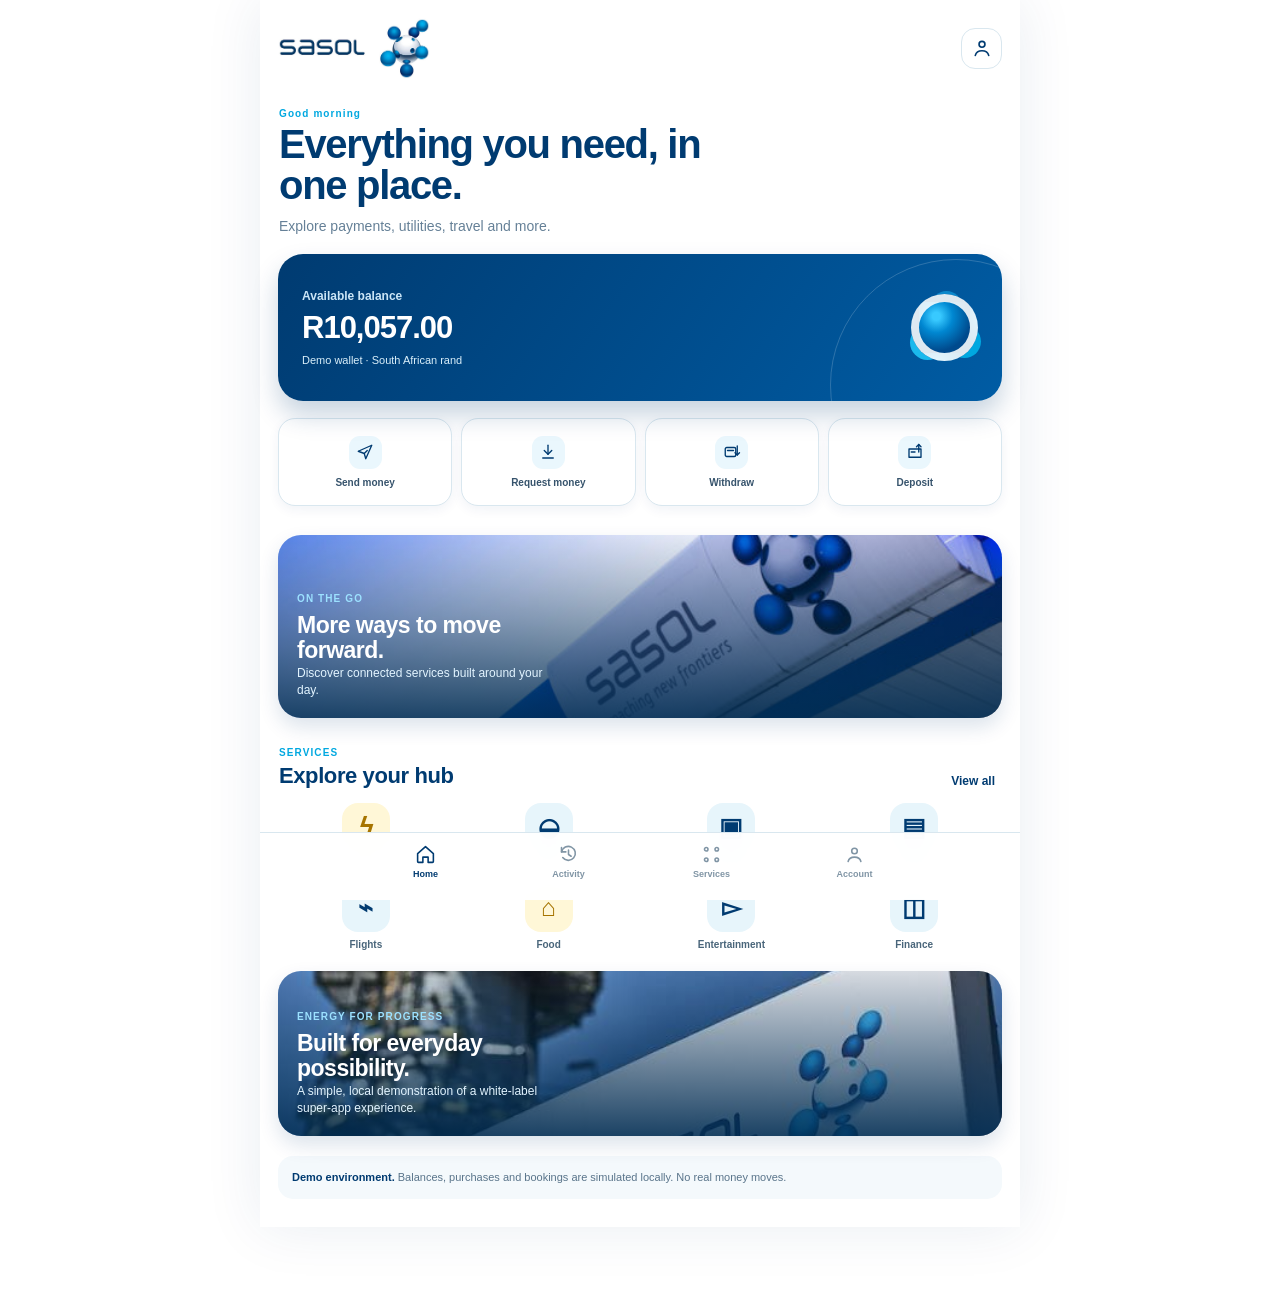
==== index.html @ 15b7fa3b "Initial Sasol energy hub frontend" ====
<!doctype html>
<html lang="en">
  <head>
    <meta charset="utf-8">
    <meta name="viewport" content="width=device-width, initial-scale=1, viewport-fit=cover">
    <meta name="theme-color" content="#003b71">
    <meta http-equiv="refresh" content="0; url=/sasol-app.html">
    <title>Sasol Energy Hub</title>
  </head>
  <body>
    <p>Opening <a href="/sasol-app.html">Sasol Energy Hub</a>…</p>
  </body>
</html>
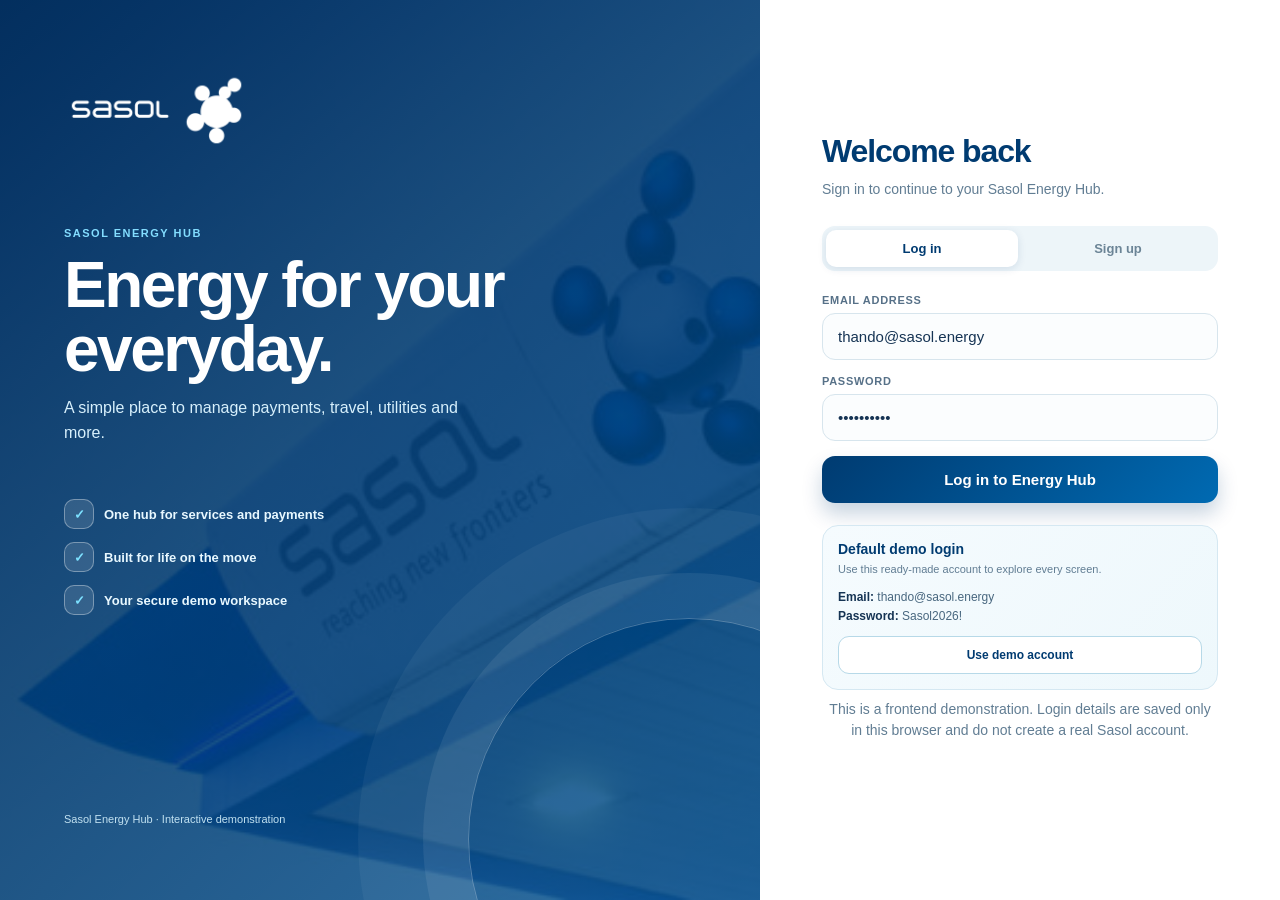
==== commit cf2b8cb5: "Add Sasol Energy Hub demo login" ====
--- a/index.html
+++ b/index.html
@@ -4,10 +4,66 @@
     <meta charset="utf-8">
     <meta name="viewport" content="width=device-width, initial-scale=1, viewport-fit=cover">
     <meta name="theme-color" content="#003b71">
-    <meta http-equiv="refresh" content="0; url=/sasol-app.html">
-    <title>Sasol Energy Hub</title>
+    <title>Welcome to Sasol Energy Hub</title>
+    <style>
+      :root{--blue:#003b71;--blue-2:#005ca4;--cyan:#00a8e0;--ink:#163454;--muted:#617d93;--line:#d7e5ed;--mist:#f2f8fb;--gold:#ffcb05}*{box-sizing:border-box}html{min-height:100%;background:#003b71}body{min-height:100vh;margin:0;background:linear-gradient(135deg,#002b57,#00477f);color:var(--ink);font-family:Inter,-apple-system,BlinkMacSystemFont,"Segoe UI",Roboto,Arial,sans-serif}.auth-shell{display:grid;min-height:100vh;grid-template-columns:minmax(300px,1fr) minmax(400px,520px);margin:auto;background:#fff}.auth-story{position:relative;display:flex;min-height:100%;flex-direction:column;justify-content:space-between;overflow:hidden;padding:clamp(28px,5vw,70px);background:linear-gradient(135deg,rgba(0,43,87,.95),rgba(0,81,145,.81)),url("assets/brand/sasol-station.jpg") center/cover;color:#fff}.auth-story::after{position:absolute;right:-150px;bottom:-160px;width:440px;height:440px;border:1px solid rgba(255,255,255,.28);border-radius:50%;box-shadow:0 0 0 45px rgba(255,255,255,.07),0 0 0 110px rgba(255,255,255,.045);content:""}.auth-story>*{position:relative;z-index:1}.story-logo{width:185px;height:auto;filter:brightness(0) invert(1)}.story-copy{max-width:490px;margin:70px 0 auto}.story-copy span{display:block;color:#83ddff;font-size:11px;font-weight:900;letter-spacing:1.5px}.story-copy h1{max-width:500px;margin:14px 0;font-size:clamp(38px,5vw,64px);line-height:1.01;letter-spacing:-2.5px}.story-copy p{max-width:410px;margin:0;color:#d7f0fc;font-size:16px;line-height:1.55}.story-points{display:grid;gap:13px;margin-top:54px}.story-points div{display:flex;align-items:center;gap:10px;color:#e8f8ff;font-size:13px;font-weight:700}.story-points i{display:grid;width:30px;height:30px;place-items:center;border:1px solid rgba(255,255,255,.35);border-radius:10px;background:rgba(255,255,255,.12);color:#7de1ff;font-style:normal}.story-foot{margin-top:35px;color:#c1e1f1;font-size:11px}.auth-card{display:flex;min-height:100%;flex-direction:column;justify-content:center;padding:clamp(28px,5vw,62px);background:#fff}.auth-mark{display:none;width:146px;margin:0 auto 37px}.auth-card h2{margin:0;color:var(--blue);font-size:32px;letter-spacing:-1.1px}.auth-card>p{margin:9px 0 26px;color:var(--muted);font-size:14px;line-height:1.5}.auth-tabs{display:grid;grid-template-columns:1fr 1fr;gap:4px;padding:4px;border-radius:13px;background:#edf5f9}.auth-tabs button{padding:11px;border:0;border-radius:10px;background:transparent;color:#6b8496;font-size:13px;font-weight:850;cursor:pointer}.auth-tabs button.is-active{background:#fff;box-shadow:0 2px 8px rgba(0,59,113,.12);color:var(--blue)}.auth-form{display:none;margin-top:23px}.auth-form.is-active{display:block}.field{display:block;margin:0 0 15px}.field span{display:block;margin:0 0 7px;color:#577188;font-size:11px;font-weight:900;letter-spacing:.7px}.field input{width:100%;padding:14px 15px;border:1px solid var(--line);border-radius:13px;outline:0;background:#fbfdfe;color:var(--ink);font-size:15px}.field input:focus{border-color:var(--cyan);box-shadow:0 0 0 3px rgba(0,168,224,.12)}.auth-error{display:none;margin:0 0 13px;padding:10px 12px;border-radius:11px;background:#fff0ef;color:#a23a2d;font-size:12px;line-height:1.35}.auth-error.is-visible{display:block}.submit{width:100%;padding:15px;border:0;border-radius:13px;background:linear-gradient(135deg,var(--blue),#006ab2);box-shadow:0 11px 20px rgba(0,59,113,.22);color:#fff;font-size:15px;font-weight:900;cursor:pointer}.submit:hover{filter:brightness(1.05)}.demo-card{margin-top:22px;padding:15px;border:1px solid #d5e8f2;border-radius:16px;background:linear-gradient(130deg,#f5fbfe,#eef8fc)}.demo-card h3{margin:0;color:var(--blue);font-size:14px}.demo-card p{margin:5px 0 12px;color:var(--muted);font-size:11px;line-height:1.45}.credentials{display:grid;gap:5px;margin-bottom:13px;color:#48677f;font-size:12px}.credentials b{color:var(--ink)}.demo-button{width:100%;padding:11px;border:1px solid #b7d9e8;border-radius:11px;background:#fff;color:var(--blue);font-size:12px;font-weight:900;cursor:pointer}.privacy{margin:21px 0 0;color:#7890a0;font-size:10px;line-height:1.45;text-align:center}@media(max-width:820px){.auth-shell{display:block;max-width:560px}.auth-story{display:none}.auth-card{min-height:100vh;padding:32px 28px}.auth-mark{display:block}}@media(max-width:380px){.auth-card{padding:28px 19px}.auth-card h2{font-size:29px}}
+    </style>
   </head>
   <body>
-    <p>Opening <a href="/sasol-app.html">Sasol Energy Hub</a>…</p>
+    <main class="auth-shell">
+      <section class="auth-story" aria-label="Sasol Energy Hub introduction">
+        <img class="story-logo" src="assets/brand/sasol-horizontal-mark.png" alt="Sasol">
+        <div class="story-copy">
+          <span>SASOL ENERGY HUB</span>
+          <h1>Energy for your everyday.</h1>
+          <p>A simple place to manage payments, travel, utilities and more.</p>
+          <div class="story-points"><div><i>✓</i>One hub for services and payments</div><div><i>✓</i>Built for life on the move</div><div><i>✓</i>Your secure demo workspace</div></div>
+        </div>
+        <p class="story-foot">Sasol Energy Hub · Interactive demonstration</p>
+      </section>
+      <section class="auth-card" aria-labelledby="auth-title">
+        <img class="auth-mark" src="assets/brand/sasol-horizontal-mark.png" alt="Sasol">
+        <h2 id="auth-title">Welcome back</h2>
+        <p id="auth-subtitle">Sign in to continue to your Sasol Energy Hub.</p>
+        <div class="auth-tabs" role="tablist" aria-label="Authentication options">
+          <button class="is-active" id="login-tab" type="button" role="tab" aria-selected="true" data-tab="login">Log in</button>
+          <button id="signup-tab" type="button" role="tab" aria-selected="false" data-tab="signup">Sign up</button>
+        </div>
+        <form class="auth-form is-active" id="login-form" novalidate>
+          <p class="auth-error" id="login-error" role="alert"></p>
+          <label class="field"><span>EMAIL ADDRESS</span><input id="login-email" type="email" autocomplete="email" value="thando@sasol.energy" required></label>
+          <label class="field"><span>PASSWORD</span><input id="login-password" type="password" autocomplete="current-password" value="Sasol2026!" required></label>
+          <button class="submit" type="submit">Log in to Energy Hub</button>
+        </form>
+        <form class="auth-form" id="signup-form" novalidate>
+          <p class="auth-error" id="signup-error" role="alert"></p>
+          <label class="field"><span>FULL NAME</span><input id="signup-name" type="text" autocomplete="name" placeholder="Your full name" required></label>
+          <label class="field"><span>EMAIL ADDRESS</span><input id="signup-email" type="email" autocomplete="email" placeholder="you@example.com" required></label>
+          <label class="field"><span>CREATE PASSWORD</span><input id="signup-password" type="password" autocomplete="new-password" placeholder="At least 6 characters" minlength="6" required></label>
+          <button class="submit" type="submit">Create your demo account</button>
+        </form>
+        <aside class="demo-card" aria-label="Default demo login">
+          <h3>Default demo login</h3>
+          <p>Use this ready-made account to explore every screen.</p>
+          <div class="credentials"><span><b>Email:</b> thando@sasol.energy</span><span><b>Password:</b> Sasol2026!</span></div>
+          <button class="demo-button" id="demo-login" type="button">Use demo account</button>
+        </aside>
+        <p class="privacy">This is a frontend demonstration. Login details are saved only in this browser and do not create a real Sasol account.</p>
+      </section>
+    </main>
+    <script>
+      (() => {
+        const SESSION_KEY='sasol.energy.hub.session.v1',USERS_KEY='sasol.energy.hub.users.v1',demo={name:'Thando Mokoena',email:'thando@sasol.energy',password:'Sasol2026!'};
+        const $=(selector)=>document.querySelector(selector),forms={login:$('#login-form'),signup:$('#signup-form')};
+        const users=()=>{try{return JSON.parse(localStorage.getItem(USERS_KEY)||'[]')}catch{return[]}};
+        const finish=(user)=>{localStorage.setItem(SESSION_KEY,JSON.stringify({name:user.name,email:user.email,signedInAt:Date.now()}));location.assign('/sasol-app.html')};
+        const showError=(kind,message)=>{const error=$(`#${kind}-error`);error.textContent=message;error.classList.add('is-visible')};
+        const clearError=(kind)=>{$(`#${kind}-error`).classList.remove('is-visible')};
+        document.querySelectorAll('[data-tab]').forEach(tab=>tab.addEventListener('click',()=>{const kind=tab.dataset.tab;document.querySelectorAll('[data-tab]').forEach(item=>{const active=item===tab;item.classList.toggle('is-active',active);item.setAttribute('aria-selected',String(active))});Object.entries(forms).forEach(([key,form])=>form.classList.toggle('is-active',key===kind));$('#auth-title').textContent=kind==='login'?'Welcome back':'Create your account';$('#auth-subtitle').textContent=kind==='login'?'Sign in to continue to your Sasol Energy Hub.':'Create a local demo account to enter your Sasol Energy Hub.'}));
+        forms.login.addEventListener('submit',event=>{event.preventDefault();clearError('login');const email=$('#login-email').value.trim().toLowerCase(),password=$('#login-password').value;const user=[demo,...users()].find(item=>item.email.toLowerCase()===email&&item.password===password);if(!user){showError('login','Those details do not match. Use the default demo login shown below or create an account.');return}finish(user)});
+        forms.signup.addEventListener('submit',event=>{event.preventDefault();clearError('signup');const name=$('#signup-name').value.trim(),email=$('#signup-email').value.trim().toLowerCase(),password=$('#signup-password').value;if(!name||!email||password.length<6){showError('signup','Enter your name, email address and a password with at least 6 characters.');return}const saved=users();if(email===demo.email||saved.some(item=>item.email.toLowerCase()===email)){showError('signup','An account with that email already exists. Please log in instead.');return}const user={name,email,password};localStorage.setItem(USERS_KEY,JSON.stringify([...saved,user]));finish(user)});
+        $('#demo-login').addEventListener('click',()=>finish(demo));
+      })();
+    </script>
   </body>
 </html>
